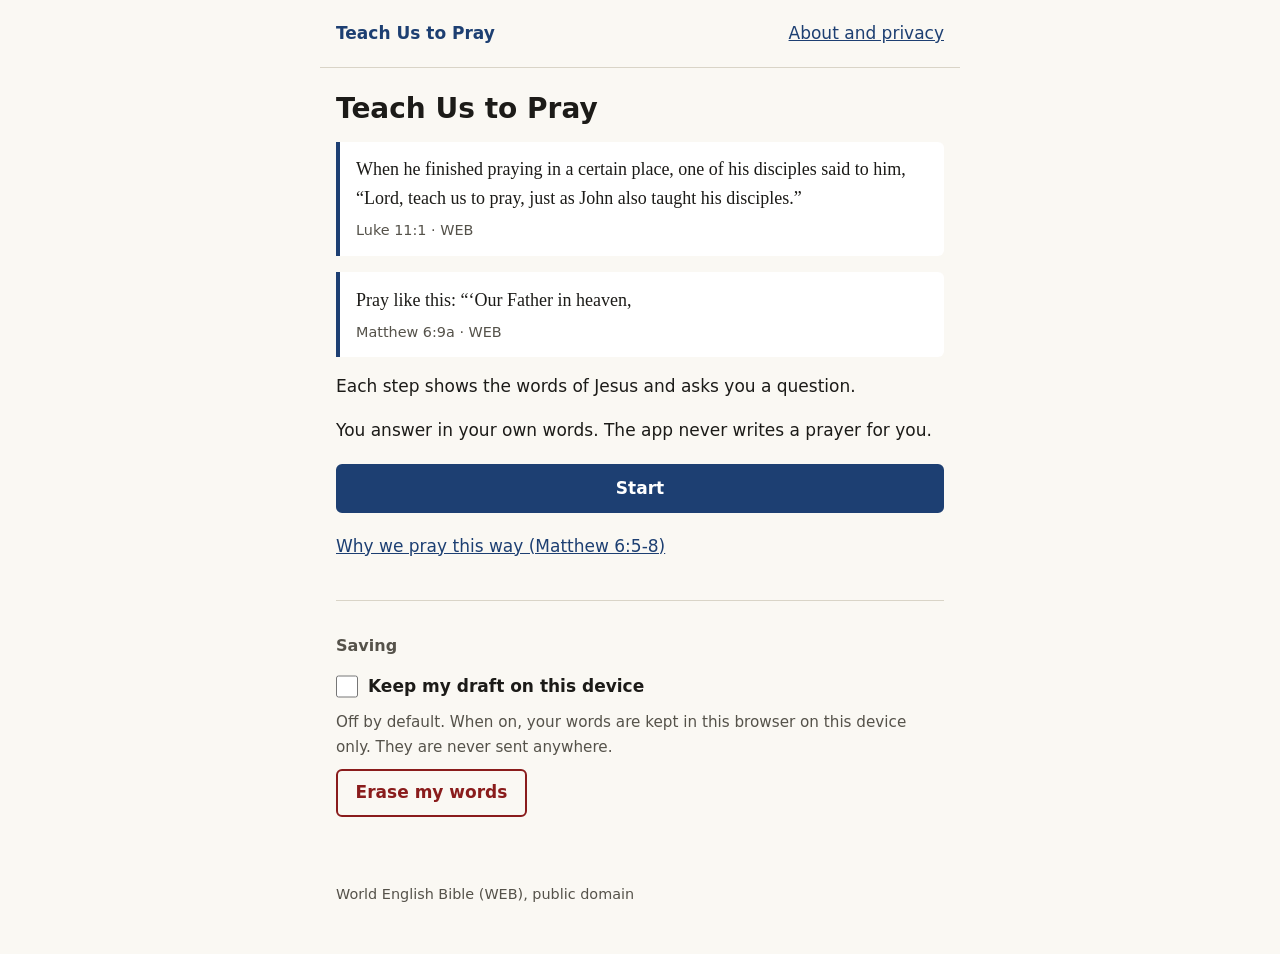
==== index.html @ f68455ed "Teach Us to Pray: guided Lord's Prayer web app Static app (HTML, CSS, vanilla JS) with World English" ====
<!doctype html>
<html lang="en">
<head>
<meta charset="utf-8">
<meta name="viewport" content="width=device-width, initial-scale=1">
<meta http-equiv="Content-Security-Policy" content="default-src 'self'; base-uri 'none'; form-action 'none'">
<meta name="referrer" content="no-referrer">
<title>Teach Us to Pray</title>
<meta name="description" content="Learn to pray in your own words, following the pattern Jesus gave in the Lord's Prayer.">
<meta name="theme-color" content="#1d3f72">
<link rel="manifest" href="manifest.webmanifest">
<link rel="icon" href="icons/icon.svg" type="image/svg+xml">
<link rel="apple-touch-icon" href="icons/icon-192.png">
<link rel="stylesheet" href="css/app.css">
<script src="js/app.js" defer></script>
</head>
<body>
<a class="skip" id="skip" href="#/">Skip to content</a>
<header class="site">
  <a class="brand" id="brand" href="#/">Teach Us to Pray</a>
  <a id="about-link" href="#/about">About and privacy</a>
</header>
<main id="main" tabindex="-1">
  <noscript><p>This app needs JavaScript to guide you through the steps. Nothing you write leaves your device.</p></noscript>
</main>
<footer class="site"><p id="credit"></p></footer>
</body>
</html>
---- css/app.css ----
:root {
  --bg: #faf8f3;
  --surface: #ffffff;
  --text: #1c1b18;
  --muted: #55524a;
  --line: #d9d4c7;
  --accent: #1d3f72;
  --on-accent: #ffffff;
  --danger: #8a1c1c;
  color-scheme: light dark;
}
@media (prefers-color-scheme: dark) {
  :root {
    --bg: #14161a;
    --surface: #1d2026;
    --text: #ecebe6;
    --muted: #b9b6ad;
    --line: #3a3e47;
    --accent: #a9c4f5;
    --on-accent: #10203a;
    --danger: #f2a3a3;
  }
}

* { box-sizing: border-box; }
html { -webkit-text-size-adjust: 100%; text-size-adjust: 100%; }
body {
  margin: 0;
  background: var(--bg);
  color: var(--text);
  font: 1.0625rem/1.6 system-ui, -apple-system, "Segoe UI", Roboto, sans-serif;
  overflow-wrap: break-word;
}
header.site, main, footer.site {
  max-width: 40rem;
  margin: 0 auto;
  padding: 0 1rem;
}
header.site {
  display: flex;
  flex-wrap: wrap;
  justify-content: space-between;
  gap: .25rem 1rem;
  padding-top: .75rem;
  padding-bottom: .75rem;
  border-bottom: 1px solid var(--line);
}
header.site a { padding: .5rem 0; }
.brand { font-weight: 700; text-decoration: none; }
main { padding-top: 1.25rem; padding-bottom: 2rem; min-height: 70vh; }
main:focus { outline: none; }
footer.site { padding-bottom: 2rem; color: var(--muted); font-size: .9rem; }

a { color: var(--accent); }
:focus-visible { outline: 3px solid var(--accent); outline-offset: 3px; border-radius: 2px; }
h1 { font-size: 1.75rem; line-height: 1.2; margin: .25rem 0 1rem; }
h1:focus { outline: none; }
h2 { font-size: 1rem; margin: 1.75rem 0 .5rem; color: var(--muted); text-transform: none; font-weight: 600; }
p { margin: 0 0 1rem; }

.skip { position: absolute; left: -999rem; }
.skip:focus { left: 1rem; top: .5rem; background: var(--surface); padding: .5rem .75rem; z-index: 2; }
.offscreen { position: absolute; left: -999rem; }

/* Scripture */
.verse { margin: 0 0 1rem; padding: .85rem 1rem; background: var(--surface); border-left: 4px solid var(--accent); border-radius: 0 6px 6px 0; }
.verse blockquote { margin: 0; font-family: Georgia, "Times New Roman", serif; font-size: 1.125rem; }
.verse blockquote p { margin: 0; }
.verse figcaption { margin-top: .4rem; color: var(--muted); font-size: .9rem; }
.verse.main blockquote { font-size: 1.3rem; }

.note { color: var(--muted); font-size: .95rem; border: 1px dashed var(--line); padding: .6rem .8rem; border-radius: 6px; }
.note strong { color: var(--text); }

details { margin: 0 0 1rem; }
summary { cursor: pointer; color: var(--accent); padding: .6rem 0; min-height: 2.75rem; }
details[open] summary { margin-bottom: .5rem; }

/* Progress */
.progress { margin: 0; color: var(--muted); font-size: .95rem; }
.dots { display: flex; gap: .3rem; list-style: none; padding: 0; margin: .4rem 0 1rem; }
.dots li { flex: 1; height: .3rem; border-radius: 1rem; background: var(--line); }
.dots li.done { background: var(--accent); }

/* The person's own words */
.ask { margin-top: 1.75rem; }
.ask label { display: block; font-size: 1.2rem; font-weight: 600; line-height: 1.35; margin-bottom: .35rem; }
.hint { color: var(--muted); font-size: .95rem; margin-bottom: .6rem; }
textarea {
  display: block; width: 100%; min-height: 9rem; resize: vertical;
  padding: .75rem; font: inherit; color: var(--text);
  background: var(--surface); border: 2px solid var(--muted); border-radius: 6px;
}

/* Buttons */
.actions { display: flex; flex-wrap: wrap; gap: .6rem; margin: 1.25rem 0; }
.btn {
  display: inline-flex; align-items: center; justify-content: center;
  min-height: 2.75rem; padding: .55rem 1.1rem;
  font: inherit; font-weight: 600; text-decoration: none; cursor: pointer;
  color: var(--accent); background: transparent;
  border: 2px solid var(--accent); border-radius: 6px;
}
.btn.primary { background: var(--accent); color: var(--on-accent); }
.btn.danger { color: var(--danger); border-color: var(--danger); }
.actions .grow { flex: 1 1 auto; }

/* Prayer */
.prayer p, .aloud p { white-space: pre-wrap; }
.prayer { padding: 1rem; background: var(--surface); border: 1px solid var(--line); border-radius: 6px; }
.prayer p:last-child { margin-bottom: 0; }
.aloud { font-size: clamp(1.6rem, 6vw, 2.4rem); line-height: 1.45; }
.aloud p { margin-bottom: 1.5em; }

.draft { margin-top: 2.5rem; padding-top: .25rem; border-top: 1px solid var(--line); }
.check { display: flex; align-items: flex-start; gap: .6rem; min-height: 2.75rem; padding: .4rem 0; font-weight: 600; }
.check input { width: 1.4rem; height: 1.4rem; margin: .15rem 0 0; flex: none; accent-color: var(--accent); }
.status { min-height: 1.6rem; margin: .5rem 0 0; }

@media (prefers-reduced-motion: no-preference) {
  html { scroll-behavior: smooth; }
}

@media print {
  .skip, header.site, footer.site, .actions, .draft, .no-print, .status { display: none !important; }
  body { background: #fff; color: #000; font-size: 13pt; }
  main { padding: 0; max-width: none; }
  .prayer { border: 0; padding: 0; background: none; }
}
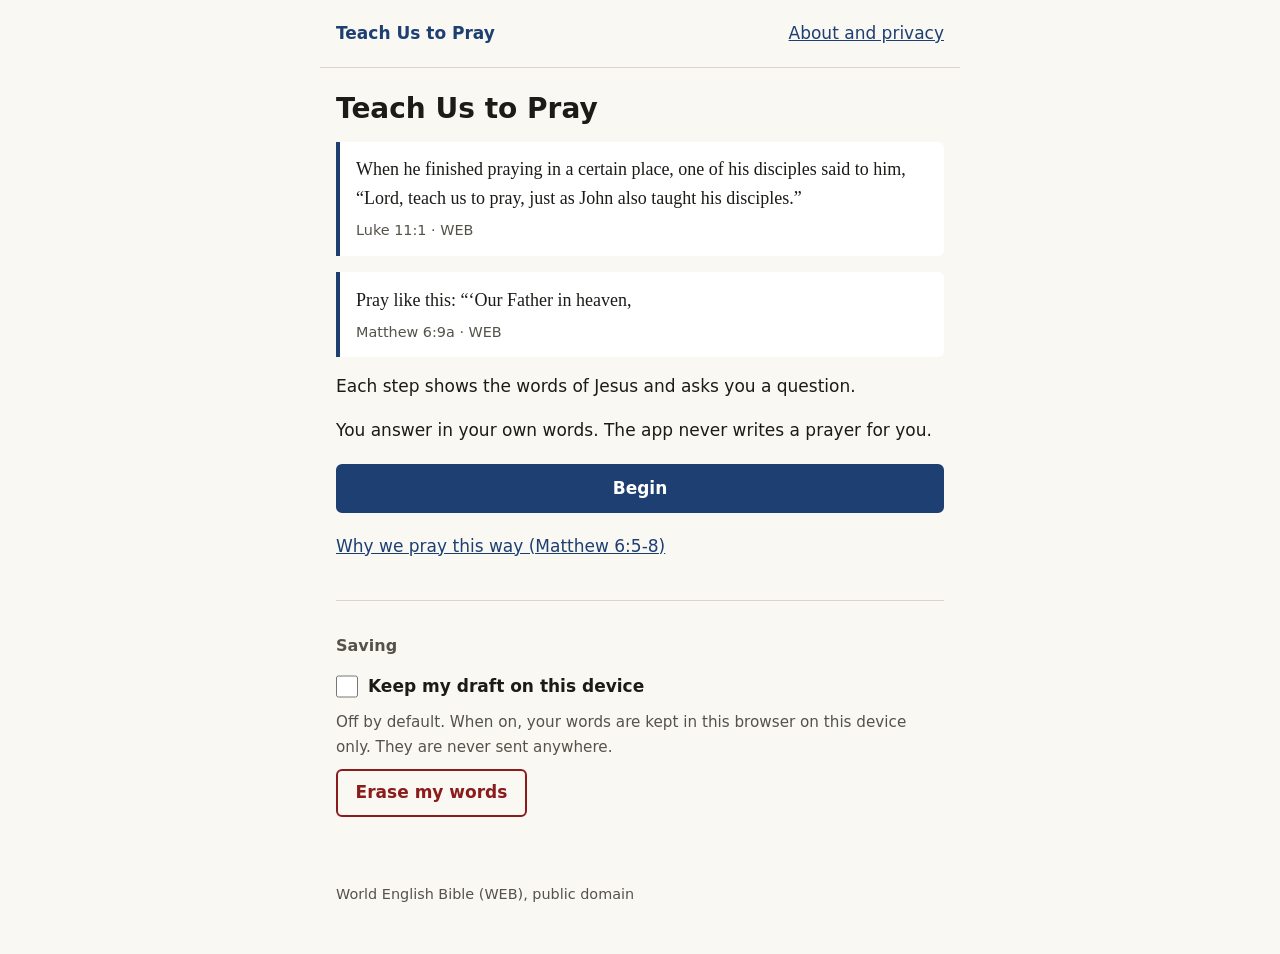
==== commit fd35e8b8: "Guided only, prayer spoken to God, read-through before praying - Remove "On my own"; one Begin on th" ====
--- a/index.html
+++ b/index.html
@@ -15,7 +15,7 @@
 <script src="js/app.js" defer></script>
 </head>
 <body>
-<a class="skip" id="skip" href="#/">Skip to content</a>
+<a class="skip" id="skip" href="#main">Skip to content</a>
 <header class="site">
   <a class="brand" id="brand" href="#/">Teach Us to Pray</a>
   <a id="about-link" href="#/about">About and privacy</a>
--- a/css/app.css
+++ b/css/app.css
@@ -92,6 +92,17 @@
   background: var(--surface); border: 2px solid var(--muted); border-radius: 6px;
 }
 
+textarea.short { min-height: 5.5rem; }
+.cues { margin: .75rem 0; color: var(--muted); font-size: .95rem; }
+.cues p { margin: 0 0 .25rem; }
+.cues ul { display: flex; flex-wrap: wrap; gap: .25rem 1.25rem; margin: 0; padding: 0; list-style: none; }
+.cues li { color: var(--text); }
+.lead { font-size: 1.15rem; font-weight: 600; line-height: 1.45; }
+h2.small { margin: .9rem 0 .4rem; font-size: .9rem; }
+.ask .verse { margin-bottom: .5rem; }
+.ask .hint { margin: .6rem 0 0; }
+.ask + .hint { margin-top: .6rem; }
+
 /* Buttons */
 .actions { display: flex; flex-wrap: wrap; gap: .6rem; margin: 1.25rem 0; }
 .btn {
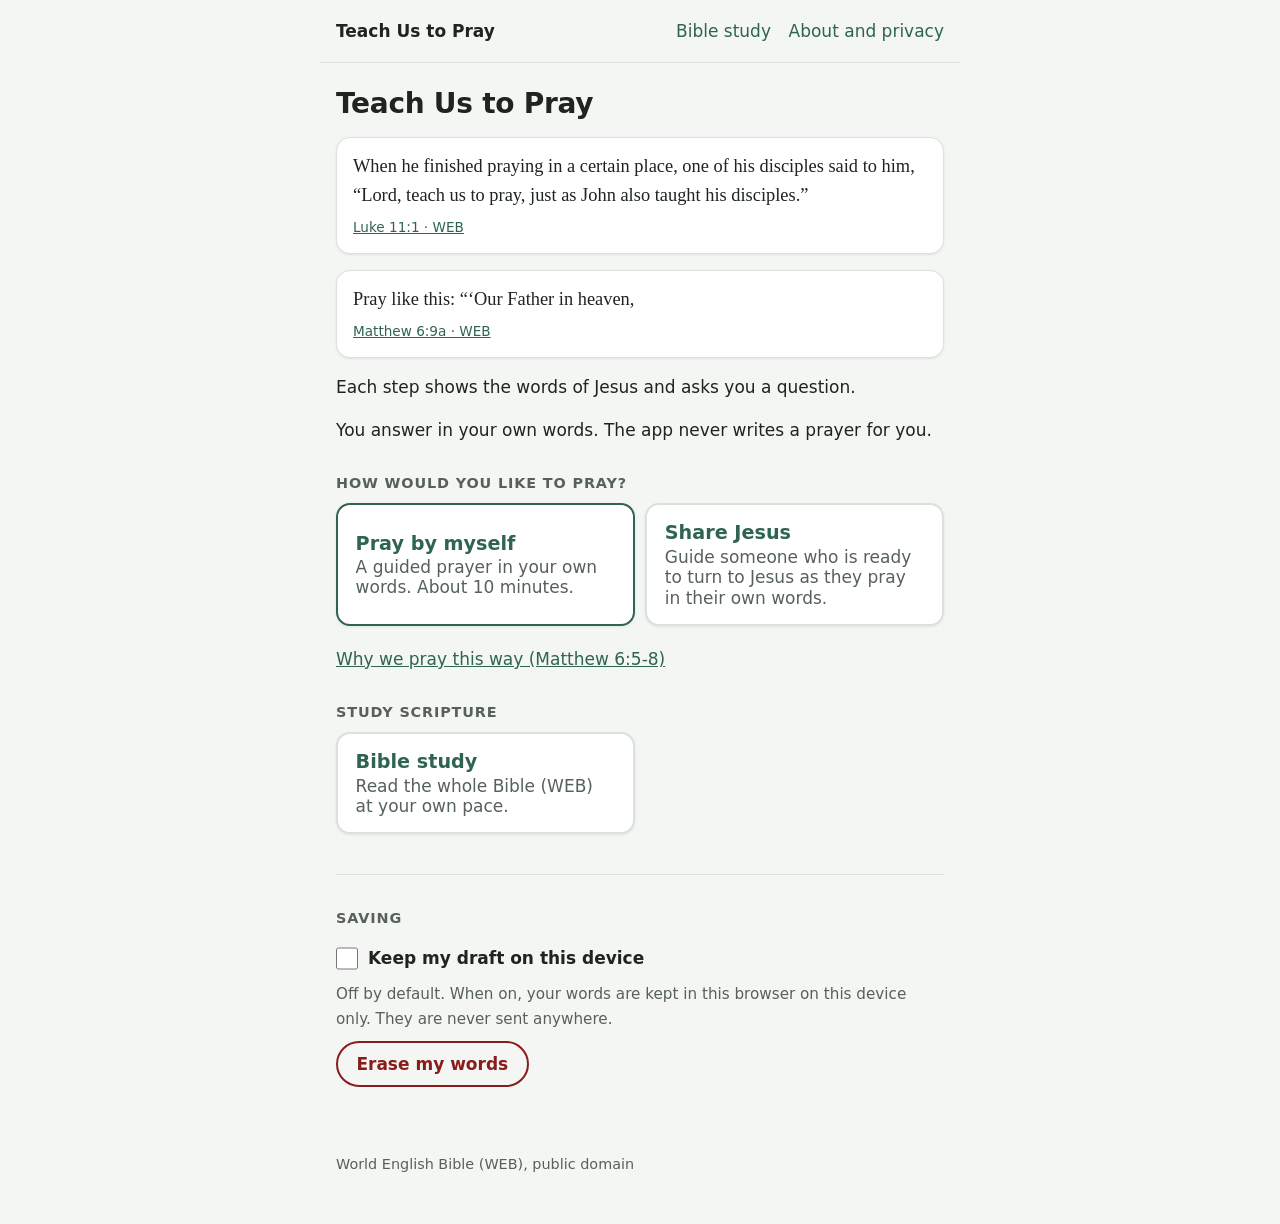
==== commit 27c9c055: "Add Bible study: the whole WEB, offline, with search - tools/build_bible.py makes one file per book " ====
--- a/index.html
+++ b/index.html
@@ -7,7 +7,7 @@
 <meta name="referrer" content="no-referrer">
 <title>Teach Us to Pray</title>
 <meta name="description" content="Learn to pray in your own words, following the pattern Jesus gave in the Lord's Prayer.">
-<meta name="theme-color" content="#1d3f72">
+<meta name="theme-color" content="#2f6450">
 <link rel="manifest" href="manifest.webmanifest">
 <link rel="icon" href="icons/icon.svg" type="image/svg+xml">
 <link rel="apple-touch-icon" href="icons/icon-192.png">
@@ -18,7 +18,10 @@
 <a class="skip" id="skip" href="#main">Skip to content</a>
 <header class="site">
   <a class="brand" id="brand" href="#/">Teach Us to Pray</a>
-  <a id="about-link" href="#/about">About and privacy</a>
+  <nav class="site-links" aria-label="Main">
+    <a id="bible-link" href="#/bible">Bible study</a>
+    <a id="about-link" href="#/about">About and privacy</a>
+  </nav>
 </header>
 <main id="main" tabindex="-1">
   <noscript><p>This app needs JavaScript to guide you through the steps. Nothing you write leaves your device.</p></noscript>
--- a/css/app.css
+++ b/css/app.css
@@ -1,24 +1,33 @@
+/* The "Calm" look, chosen at review of the Phase 0 mock-ups (2026-11-22).
+ * System fonts only: serif for Scripture, plain type for everything else. */
 :root {
-  --bg: #faf8f3;
+  --bg: #f4f6f3;
   --surface: #ffffff;
-  --text: #1c1b18;
-  --muted: #55524a;
-  --line: #d9d4c7;
-  --accent: #1d3f72;
+  --text: #1e2420;
+  --muted: #56615a;
+  --line: #dbe2dc;
+  --accent: #2f6450;
   --on-accent: #ffffff;
   --danger: #8a1c1c;
+  --note: #eef3ef;
+  --shadow: 0 1px 3px rgba(0, 0, 0, .08);
+  --radius: 14px;
+  --serif: "Iowan Old Style", "Palatino Linotype", Palatino, "Book Antiqua", Georgia, serif;
+  --sans: system-ui, -apple-system, "Segoe UI", Roboto, sans-serif;
   color-scheme: light dark;
 }
 @media (prefers-color-scheme: dark) {
   :root {
-    --bg: #14161a;
-    --surface: #1d2026;
-    --text: #ecebe6;
-    --muted: #b9b6ad;
-    --line: #3a3e47;
-    --accent: #a9c4f5;
-    --on-accent: #10203a;
+    --bg: #111613;
+    --surface: #1a211d;
+    --text: #e6ece7;
+    --muted: #aab8ae;
+    --line: #2f3a33;
+    --accent: #8fd0b4;
+    --on-accent: #0d241b;
     --danger: #f2a3a3;
+    --note: #1f2823;
+    --shadow: none;
   }
 }
 
@@ -28,7 +37,7 @@
   margin: 0;
   background: var(--bg);
   color: var(--text);
-  font: 1.0625rem/1.6 system-ui, -apple-system, "Segoe UI", Roboto, sans-serif;
+  font: 1.0625rem/1.6 var(--sans);
   overflow-wrap: break-word;
 }
 header.site, main, footer.site {
@@ -40,65 +49,74 @@
   display: flex;
   flex-wrap: wrap;
   justify-content: space-between;
+  align-items: center;
   gap: .25rem 1rem;
-  padding-top: .75rem;
-  padding-bottom: .75rem;
+  padding-top: .6rem;
+  padding-bottom: .6rem;
   border-bottom: 1px solid var(--line);
 }
-header.site a { padding: .5rem 0; }
-.brand { font-weight: 700; text-decoration: none; }
+header.site a { padding: .5rem 0; text-decoration: none; }
+.site-links { display: flex; flex-wrap: wrap; gap: 0 1.1rem; }
+.brand { font-weight: 700; color: var(--text); }
 main { padding-top: 1.25rem; padding-bottom: 2rem; min-height: 70vh; }
 main:focus { outline: none; }
 footer.site { padding-bottom: 2rem; color: var(--muted); font-size: .9rem; }
 
 a { color: var(--accent); }
-:focus-visible { outline: 3px solid var(--accent); outline-offset: 3px; border-radius: 2px; }
-h1 { font-size: 1.75rem; line-height: 1.2; margin: .25rem 0 1rem; }
+:focus-visible { outline: 3px solid var(--accent); outline-offset: 3px; border-radius: 4px; }
+h1 { font-size: 1.75rem; font-weight: 650; line-height: 1.2; letter-spacing: -.01em; margin: .25rem 0 1rem; }
 h1:focus { outline: none; }
-h2 { font-size: 1rem; margin: 1.75rem 0 .5rem; color: var(--muted); text-transform: none; font-weight: 600; }
+h2 { font-size: .9rem; margin: 1.75rem 0 .5rem; color: var(--muted); font-weight: 600; text-transform: uppercase; letter-spacing: .06em; }
 p { margin: 0 0 1rem; }
 
 .skip { position: absolute; left: -999rem; }
-.skip:focus { left: 1rem; top: .5rem; background: var(--surface); padding: .5rem .75rem; z-index: 2; }
+.skip:focus { left: 1rem; top: .5rem; background: var(--surface); padding: .5rem .75rem; z-index: 3; }
 .offscreen { position: absolute; left: -999rem; }
 
 /* Scripture */
-.verse { margin: 0 0 1rem; padding: .85rem 1rem; background: var(--surface); border-left: 4px solid var(--accent); border-radius: 0 6px 6px 0; }
-.verse blockquote { margin: 0; font-family: Georgia, "Times New Roman", serif; font-size: 1.125rem; }
+.verse { margin: 0 0 1rem; padding: .9rem 1rem; background: var(--surface); border-radius: var(--radius); box-shadow: var(--shadow); border: 1px solid var(--line); }
+.verse blockquote { margin: 0; font: 1.15rem/1.55 var(--serif); }
 .verse blockquote p { margin: 0; }
-.verse figcaption { margin-top: .4rem; color: var(--muted); font-size: .9rem; }
-.verse.main blockquote { font-size: 1.3rem; }
-
-.note { color: var(--muted); font-size: .95rem; border: 1px dashed var(--line); padding: .6rem .8rem; border-radius: 6px; }
+.verse figcaption { margin-top: .45rem; color: var(--muted); font-size: .85rem; }
+.verse.main blockquote { font-size: 1.35rem; }
+
+/* Words that are ours, never Scripture */
+.note { color: var(--muted); font-size: .95rem; background: var(--note); border: 1px dashed var(--line); padding: .65rem .85rem; border-radius: var(--radius); }
 .note strong { color: var(--text); }
 
 details { margin: 0 0 1rem; }
-summary { cursor: pointer; color: var(--accent); padding: .6rem 0; min-height: 2.75rem; }
+summary { cursor: pointer; color: var(--accent); font-weight: 600; padding: .6rem 0; min-height: 2.75rem; }
 details[open] summary { margin-bottom: .5rem; }
 
-/* Progress */
+/* Progress: a bar of the seven parts; tap it to see their names */
 .progress { margin: 0; color: var(--muted); font-size: .95rem; }
-.dots { display: flex; gap: .3rem; list-style: none; padding: 0; margin: .4rem 0 1rem; }
-.dots li { flex: 1; height: .3rem; border-radius: 1rem; background: var(--line); }
-.dots li.done { background: var(--accent); }
+.map { margin: 0 0 .75rem; }
+.map summary { list-style: none; color: var(--muted); font-weight: 400; padding: .3rem 0; min-height: 2.75rem; }
+.map summary::-webkit-details-marker { display: none; }
+.map summary .progress::after { content: " ▾"; }
+.map[open] summary .progress::after { content: " ▴"; }
+.dots { display: flex; gap: .25rem; list-style: none; padding: 0; margin: .4rem 0 .25rem; }
+.dots span { flex: 1; height: .3rem; border-radius: 1rem; background: var(--line); }
+.dots span.done { background: var(--accent); }
+.map .names { margin: .4rem 0 .5rem; padding-left: 1.4rem; color: var(--muted); font-size: .95rem; }
+.map .names [aria-current] { color: var(--text); font-weight: 700; }
 
 /* The person's own words */
 .ask { margin-top: 1.75rem; }
-.ask label { display: block; font-size: 1.2rem; font-weight: 600; line-height: 1.35; margin-bottom: .35rem; }
+.ask label { display: block; font-size: 1.25rem; font-weight: 650; line-height: 1.35; margin-bottom: .4rem; }
 .hint { color: var(--muted); font-size: .95rem; margin-bottom: .6rem; }
 textarea {
   display: block; width: 100%; min-height: 9rem; resize: vertical;
   padding: .75rem; font: inherit; color: var(--text);
-  background: var(--surface); border: 2px solid var(--muted); border-radius: 6px;
-}
-
-textarea.short { min-height: 5.5rem; }
-.cues { margin: .75rem 0; color: var(--muted); font-size: .95rem; }
-.cues p { margin: 0 0 .25rem; }
-.cues ul { display: flex; flex-wrap: wrap; gap: .25rem 1.25rem; margin: 0; padding: 0; list-style: none; }
+  background: var(--surface); border: 2px solid var(--muted); border-radius: var(--radius);
+}
+textarea.short { min-height: 6rem; }
+.cues { margin: .5rem 0 .75rem; color: var(--muted); font-size: .95rem; }
+.cues p { margin: 0 0 .1rem; }
+.cues ul { margin: 0; padding-left: 1.2rem; }
 .cues li { color: var(--text); }
-.lead { font-size: 1.15rem; font-weight: 600; line-height: 1.45; }
-h2.small { margin: .9rem 0 .4rem; font-size: .9rem; }
+.standout { font-size: 1.15rem; font-weight: 600; line-height: 1.45; }
+h2.small { margin: .9rem 0 .4rem; font-size: .8rem; }
 .ask .verse { margin-bottom: .5rem; }
 .ask .hint { margin: .6rem 0 0; }
 .ask + .hint { margin-top: .6rem; }
@@ -107,27 +125,116 @@
 .actions { display: flex; flex-wrap: wrap; gap: .6rem; margin: 1.25rem 0; }
 .btn {
   display: inline-flex; align-items: center; justify-content: center;
-  min-height: 2.75rem; padding: .55rem 1.1rem;
-  font: inherit; font-weight: 600; text-decoration: none; cursor: pointer;
+  min-height: 2.9rem; padding: .5rem 1.15rem;
+  font: inherit; font-weight: 600; line-height: 1.2; text-decoration: none; cursor: pointer;
   color: var(--accent); background: transparent;
-  border: 2px solid var(--accent); border-radius: 6px;
+  border: 2px solid var(--accent); border-radius: 999px;
 }
 .btn.primary { background: var(--accent); color: var(--on-accent); }
 .btn.danger { color: var(--danger); border-color: var(--danger); }
 .actions .grow { flex: 1 1 auto; }
+/* Back and Next stay at the bottom of the screen on phones. */
+@media (max-width: 40rem) {
+  .actions.nav {
+    position: sticky; bottom: 0; z-index: 2; flex-wrap: nowrap;
+    margin: 1.25rem -1rem 0; padding: .7rem 1rem calc(.7rem + env(safe-area-inset-bottom));
+    background: var(--bg); border-top: 1px solid var(--line);
+  }
+}
 
 /* Prayer */
 .prayer p, .aloud p { white-space: pre-wrap; }
-.prayer { padding: 1rem; background: var(--surface); border: 1px solid var(--line); border-radius: 6px; }
+.prayer { padding: 1rem; background: var(--surface); border: 1px solid var(--line); border-radius: var(--radius); box-shadow: var(--shadow); }
 .prayer p:last-child { margin-bottom: 0; }
 .aloud { font-size: clamp(1.6rem, 6vw, 2.4rem); line-height: 1.45; }
 .aloud p { margin-bottom: 1.5em; }
+.prayer .cite, .aloud .cite { margin-top: -.5em; color: var(--muted); font-size: .9rem; }
+.aloud .cite { font-size: 1rem; }
+
+/* Choosing a way in */
+.choices { display: grid; gap: .65rem; margin: .5rem 0 1.25rem; }
+@media (min-width: 34rem) { .choices { grid-template-columns: 1fr 1fr; } }
+.btn.choice {
+  flex-direction: column; align-items: flex-start; gap: .15rem; padding: 1rem 1.1rem; text-align: left;
+  color: var(--text); background: var(--surface); border: 2px solid var(--line); border-radius: var(--radius); box-shadow: var(--shadow);
+}
+.btn.choice.primary { border-color: var(--accent); }
+.btn.choice strong { font-size: 1.2rem; color: var(--accent); }
+.btn.choice span { font-weight: 400; color: var(--muted); }
+
+/* Share Jesus: held between two people */
+body.together { font-size: 1.15rem; }
+body.together .verse blockquote { font-size: 1.25rem; }
+.small-label { margin: 0 0 .25rem; color: var(--muted); font-size: .95rem; }
+.say-aloud { font-size: 1.35rem; font-weight: 600; line-height: 1.35; }
+.phrase { min-height: 45vh; display: flex; flex-direction: column; justify-content: center; }
+.phrase p { font: 650 clamp(2rem, 9vw, 3.2rem)/1.25 var(--serif); margin-bottom: .5rem; }
+.phrase .cite { font: 1rem/1.4 var(--sans); }
+.leader-line { color: var(--muted); font-size: .95rem; text-align: center; }
+.borrowed { margin-bottom: 1.25rem; }
+.next-steps { padding-left: 1.4rem; }
+.next-steps li { margin-bottom: 1rem; }
+.visually-hidden { position: absolute; width: 1px; height: 1px; overflow: hidden; clip: rect(0 0 0 0); white-space: nowrap; }
 
 .draft { margin-top: 2.5rem; padding-top: .25rem; border-top: 1px solid var(--line); }
 .check { display: flex; align-items: flex-start; gap: .6rem; min-height: 2.75rem; padding: .4rem 0; font-weight: 600; }
 .check input { width: 1.4rem; height: 1.4rem; margin: .15rem 0 0; flex: none; accent-color: var(--accent); }
 .status { min-height: 1.6rem; margin: .5rem 0 0; }
 
+/* Bible study */
+.bible-form { margin: 1.25rem 0; }
+.bible-form > label:first-child { display: block; font-weight: 650; font-size: 1.1rem; margin-bottom: .35rem; }
+.bible-form input, .bible-form select {
+  display: block; width: 100%; min-height: 2.9rem; padding: .55rem .75rem; margin-bottom: .6rem;
+  font: inherit; color: var(--text); background: var(--surface); border: 2px solid var(--muted); border-radius: var(--radius);
+}
+.bible-form .small-label { margin-top: .25rem; }
+.bible-form .hint { margin-top: -.25rem; }
+.book-list { list-style: none; padding: 0; margin: 0 0 1rem; display: grid; grid-template-columns: repeat(auto-fill, minmax(9rem, 1fr)); gap: .4rem; }
+.book-list a, .chapter-grid a {
+  display: flex; align-items: center; min-height: 2.75rem; padding: .4rem .75rem; text-decoration: none; font-weight: 600;
+  background: var(--surface); border: 1px solid var(--line); border-radius: var(--radius);
+}
+.chapter-grid { list-style: none; padding: 0; margin: 0 0 1rem; display: grid; grid-template-columns: repeat(auto-fill, minmax(3.2rem, 1fr)); gap: .4rem; }
+.chapter-grid a { justify-content: center; padding: .4rem; }
+.shelf { margin: 0 0 .25rem; color: var(--muted); font-size: .8rem; text-transform: uppercase; letter-spacing: .08em; }
+.saved-line { color: var(--muted); font-size: .9rem; padding: .45rem .7rem; border: 1px solid var(--line); border-radius: var(--radius); }
+.saved-line::before { content: "✓ "; }
+.offline-section { margin-top: 2rem; padding-top: .25rem; border-top: 1px solid var(--line); }
+
+/* The chapter text: Scripture in serif; verse numbers, notes and headings in plain type */
+.text p { font: 1.2rem/1.75 var(--serif); margin: 0 0 1rem; }
+.text .k-p { text-indent: 1.2em; }
+.text .k-q1, .text .k-q2, .text .k-q3 { margin: 0; padding-left: 1.5em; text-indent: -1em; }
+.text .k-q2 { padding-left: 2.5em; }
+.text .k-q3 { padding-left: 3.5em; }
+.text .k-pi1, .text .k-li1 { padding-left: 1.5em; }
+.text .k-pc { text-align: center; }
+.text .heading { font: 600 1rem/1.5 var(--sans); color: var(--muted); margin: 1.25rem 0 .5rem; }
+.text .k-d { font: italic 1.1rem/1.6 var(--serif); color: var(--text); margin-top: 0; }
+.text .k-is1, .text .k-ms1, .text .k-s1 { font-size: 1.05rem; color: var(--text); }
+.text .gap { height: .9rem; }
+.vn { font: 700 .62em/1 var(--sans); color: var(--muted); margin-right: .2em; vertical-align: super; scroll-margin-top: 30vh; }
+.vn.hit { color: var(--on-accent); background: var(--accent); border-radius: 4px; padding: .1em .3em; }
+/* A translators' note: a numbered circle in the text, opening to a grey box. Never Scripture's look. */
+.fn {
+  font: 700 .72rem/1 var(--sans); color: var(--accent); background: var(--note); cursor: pointer;
+  border: 1px solid var(--accent); border-radius: 999px; min-width: 1.6rem; height: 1.6rem; padding: 0 .3rem;
+  margin: 0 .15em; vertical-align: super; text-indent: 0;
+}
+.fn[aria-expanded="true"] { background: var(--accent); color: var(--on-accent); }
+.tnote { font: .95rem/1.5 var(--sans); background: var(--note); border-left: 3px solid var(--muted); border-radius: 0 var(--radius) var(--radius) 0; padding: .7rem .9rem; margin: -.4rem 0 1rem; }
+.tnote p, .text .tnote p { font: inherit; margin: 0 0 .5rem; text-indent: 0; padding: 0; }
+.tnote .tnote-label, .text .tnote .tnote-label { font-weight: 700; font-size: .78rem; text-transform: uppercase; letter-spacing: .05em; color: var(--muted); margin-bottom: .25rem; }
+.btn.small { min-height: 2.75rem; padding: .3rem .9rem; font-size: .9rem; }
+.reader-settings { margin: 1.5rem 0 .5rem; padding-top: .5rem; border-top: 1px solid var(--line); }
+.results { padding-left: 1.4rem; }
+.results li { margin-bottom: 1rem; }
+.results a { font-weight: 650; }
+.results p { margin: .2rem 0 0; font: 1.05rem/1.55 var(--serif); }
+mark { background: #f6e7b0; color: inherit; border-radius: 2px; padding: 0 .1em; }
+@media (prefers-color-scheme: dark) { mark { background: #4a3d12; } }
+
 @media (prefers-reduced-motion: no-preference) {
   html { scroll-behavior: smooth; }
 }
@@ -136,5 +243,5 @@
   .skip, header.site, footer.site, .actions, .draft, .no-print, .status { display: none !important; }
   body { background: #fff; color: #000; font-size: 13pt; }
   main { padding: 0; max-width: none; }
-  .prayer { border: 0; padding: 0; background: none; }
-}
+  .prayer { border: 0; padding: 0; background: none; box-shadow: none; }
+}
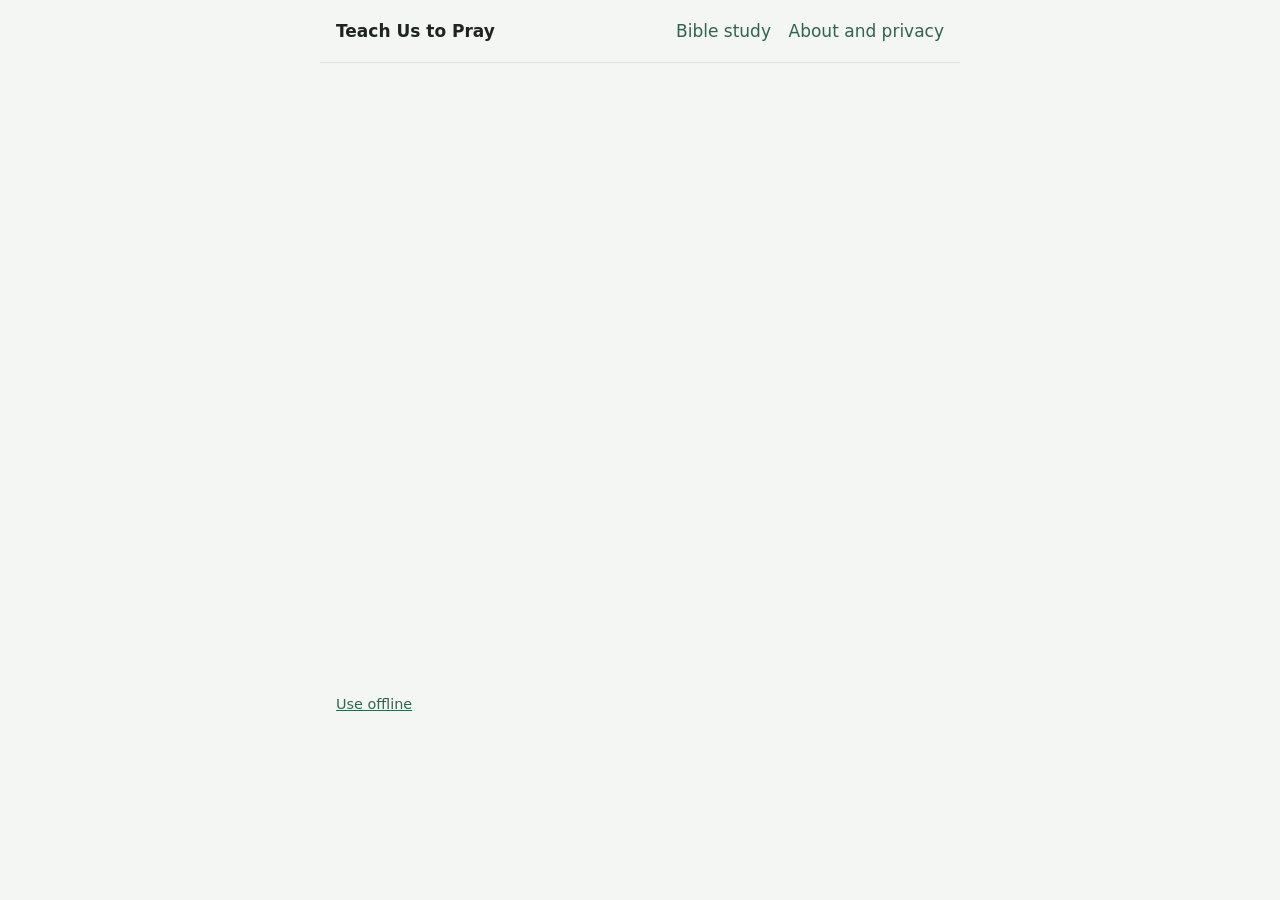
==== commit fd1ce8be: "Sync with the live app" ====
--- a/index.html
+++ b/index.html
@@ -26,6 +26,6 @@
 <main id="main" tabindex="-1">
   <noscript><p>This app needs JavaScript to guide you through the steps. Nothing you write leaves your device.</p></noscript>
 </main>
-<footer class="site"><p id="credit"></p></footer>
+<footer class="site"><p><a id="offline-link" href="#/offline">Use offline</a></p><p id="credit"></p></footer>
 </body>
 </html>
--- a/css/app.css
+++ b/css/app.css
@@ -200,6 +200,9 @@
 .shelf { margin: 0 0 .25rem; color: var(--muted); font-size: .8rem; text-transform: uppercase; letter-spacing: .08em; }
 .saved-line { color: var(--muted); font-size: .9rem; padding: .45rem .7rem; border: 1px solid var(--line); border-radius: var(--radius); }
 .saved-line::before { content: "✓ "; }
+.saved-line.dismissible { display: flex; align-items: center; justify-content: space-between; gap: .5rem; padding-right: .25rem; }
+.dismiss { flex: none; width: 2.75rem; height: 2.75rem; margin: -.4rem 0; font: 1.4rem/1 var(--sans); color: var(--muted); background: none; border: 0; border-radius: 999px; cursor: pointer; }
+.dismiss:hover { background: var(--note); color: var(--text); }
 .offline-section { margin-top: 2rem; padding-top: .25rem; border-top: 1px solid var(--line); }
 
 /* The chapter text: Scripture in serif; verse numbers, notes and headings in plain type */
@@ -215,7 +218,7 @@
 .text .k-is1, .text .k-ms1, .text .k-s1 { font-size: 1.05rem; color: var(--text); }
 .text .gap { height: .9rem; }
 .vn { font: 700 .62em/1 var(--sans); color: var(--muted); margin-right: .2em; vertical-align: super; scroll-margin-top: 30vh; }
-.vn.hit { color: var(--on-accent); background: var(--accent); border-radius: 4px; padding: .1em .3em; }
+button.vn.hit, .vn.hit { color: var(--on-accent); background: var(--accent); border-radius: 4px; padding: .1em .3em; }
 /* A translators' note: a numbered circle in the text, opening to a grey box. Never Scripture's look. */
 .fn {
   font: 700 .72rem/1 var(--sans); color: var(--accent); background: var(--note); cursor: pointer;
@@ -235,6 +238,105 @@
 mark { background: #f6e7b0; color: inherit; border-radius: 2px; padding: 0 .1em; }
 @media (prefers-color-scheme: dark) { mark { background: #4a3d12; } }
 
+/* My study: bookmarks and notes */
+:root {
+  --m-gold: #f6e7b0; --m-blue: #d6e4f7; --m-green: #d8ecd9; --m-rose: #f5dbe0; --m-purple: #e6ddf3; --m-gray: #e4e2dd;
+  --d-gold: #b8860b; --d-blue: #2f6fbf; --d-green: #3c8a4a; --d-rose: #b8475d; --d-purple: #7351a8; --d-gray: #77736b;
+}
+@media (prefers-color-scheme: dark) {
+  :root {
+    --m-gold: #4a3d12; --m-blue: #1c3150; --m-green: #1d3a22; --m-rose: #47202a; --m-purple: #33264a; --m-gray: #33312d;
+    --d-gold: #e8c45a; --d-blue: #7fb0ef; --d-green: #7cc98a; --d-rose: #ec8fa1; --d-purple: #b49be0; --d-gray: #b5b0a6;
+  }
+}
+button.vn {
+  font: 700 .62em/1 var(--sans); color: var(--muted); background: none; border: 0; cursor: pointer;
+  vertical-align: super; padding: .35em .25em; margin: -.35em 0 -.35em -.1em; border-radius: 4px; min-width: 1.4em;
+}
+button.vn:hover, button.vn[aria-expanded="true"] { color: var(--on-accent); background: var(--accent); }
+.mark { border-radius: 3px; box-decoration-break: clone; -webkit-box-decoration-break: clone; }
+.mark-gold { background: var(--m-gold); box-shadow: inset 0 -2px 0 var(--d-gold); }
+.mark-blue { background: var(--m-blue); box-shadow: inset 0 -2px 0 var(--d-blue); }
+.mark-green { background: var(--m-green); box-shadow: inset 0 -2px 0 var(--d-green); }
+.mark-rose { background: var(--m-rose); box-shadow: inset 0 -2px 0 var(--d-rose); }
+.mark-purple { background: var(--m-purple); box-shadow: inset 0 -2px 0 var(--d-purple); }
+.mark-gray { background: var(--m-gray); box-shadow: inset 0 -2px 0 var(--d-gray); }
+.dot { display: inline-block; width: 1rem; height: 1rem; border-radius: 50%; flex: none; }
+.sw-gold .dot, .dot-gold { background: var(--d-gold); } .sw-blue .dot, .dot-blue { background: var(--d-blue); }
+.sw-green .dot, .dot-green { background: var(--d-green); } .sw-rose .dot, .dot-rose { background: var(--d-rose); }
+.sw-purple .dot, .dot-purple { background: var(--d-purple); } .sw-gray .dot, .dot-gray { background: var(--d-gray); }
+.mynote-btn {
+  display: inline-flex; align-items: center; justify-content: center; width: 1.7rem; height: 1.7rem; margin: 0 .2em;
+  font: 700 .85rem/1 var(--sans); text-decoration: none; color: var(--on-accent); background: var(--accent);
+  border-radius: 999px; vertical-align: middle; text-indent: 0;
+}
+.vpanel { font: 1rem/1.5 var(--sans); background: var(--surface); border: 2px solid var(--accent); border-radius: var(--radius); padding: .8rem .9rem; margin: 0 0 1rem; box-shadow: var(--shadow); }
+.vpanel .vpanel-title { font-weight: 700; font-size: 1.05rem; margin: 0 0 .5rem; }
+.vpanel p, .text .vpanel p { font: inherit; text-indent: 0; padding: 0; margin: 0 0 .5rem; }
+.vpanel .vpanel-title, .text .vpanel .vpanel-title { font-weight: 700; font-size: 1.05rem; }
+.vpanel select { display: block; min-height: 2.75rem; min-width: 6rem; margin: 0 0 .75rem; padding: .3rem .6rem; font: inherit; color: var(--text); background: var(--bg); border: 2px solid var(--muted); border-radius: var(--radius); }
+.vpanel .actions { margin: .75rem 0; }
+.swatches { display: grid; grid-template-columns: 1fr 1fr; gap: .4rem; margin-bottom: .6rem; }
+.sw {
+  display: flex; align-items: center; gap: .5rem; min-height: 2.75rem; padding: .35rem .6rem; text-align: left; cursor: pointer;
+  font: .95rem/1.2 var(--sans); color: var(--text); background: var(--bg); border: 2px solid var(--line); border-radius: var(--radius);
+}
+.sw.on { border-color: var(--text); font-weight: 700; }
+.mynote { background: var(--surface); border: 2px solid var(--accent); border-radius: var(--radius); padding: .8rem .95rem; margin: 0 0 1rem; }
+.mynote .mynote-label { font-size: .78rem; font-weight: 700; text-transform: uppercase; letter-spacing: .05em; color: var(--accent); margin: 0 0 .3rem; }
+.mynote-text { white-space: pre-wrap; margin: 0; }
+.reflink, .notelink { font-weight: 600; }
+.notelink { text-decoration-style: dotted; }
+.badge { display: inline-block; font-size: .78rem; font-weight: 700; color: var(--muted); border: 1px solid var(--line); border-radius: 999px; padding: .05rem .55rem; margin: 0 0 .75rem .4rem; }
+.backlinks, .notes, .group ul { margin: 0 0 1rem; padding-left: 1.3rem; }
+.backlinks li, .notes li, .group li { padding: .3rem 0; }
+.muted { color: var(--muted); }
+.group { background: var(--surface); border: 1px solid var(--line); border-radius: var(--radius); padding: .6rem .85rem; margin-bottom: .6rem; }
+.group ul { margin: 0; }
+.gl { display: flex; align-items: center; gap: .5rem; font-weight: 700; margin: 0 0 .2rem; }
+.names-form { margin: .5rem 0 1rem; }
+.name-grid { display: grid; gap: .45rem; margin-bottom: .75rem; }
+.name-row { display: flex; align-items: center; gap: .6rem; }
+.name-row input { flex: 1; min-height: 2.75rem; padding: .4rem .7rem; font: inherit; color: var(--text); background: var(--surface); border: 2px solid var(--muted); border-radius: var(--radius); }
+.backup { margin-top: 2rem; padding: .25rem 1rem .5rem; background: var(--note); border-radius: var(--radius); }
+.backup .warn { border-left: 3px solid var(--accent); padding-left: .6rem; }
+.tip { color: var(--muted); font-size: .9rem; padding: .45rem .7rem; border: 1px dashed var(--line); border-radius: var(--radius); }
+.tip.dismissible { display: flex; align-items: center; justify-content: space-between; gap: .5rem; padding-right: .25rem; }
+#note-title { display: block; width: 100%; min-height: 2.9rem; padding: .55rem .75rem; font: inherit; color: var(--text); background: var(--surface); border: 2px solid var(--muted); border-radius: var(--radius); }
+.note-hits { margin-bottom: 1rem; }
+.continue-top { margin: 0 0 1rem; }
+.offline-status { list-style: none; padding: 0; margin: 1rem 0; }
+.offline-status li { padding: .7rem .9rem; margin-bottom: .45rem; background: var(--surface); border: 1px solid var(--line); border-radius: var(--radius); }
+.offline-status li.here { border-color: var(--accent); }
+.offline-status .part { font-weight: 700; }
+.offline-status .tick { color: var(--accent); font-weight: 700; }
+.offline-actions { display: grid; gap: .5rem; justify-items: start; margin-bottom: 1rem; }
+.offline-actions .hint { margin: 0 0 .5rem; }
+.continue-top .btn { width: 100%; }
+.vpanel-title:focus { outline: none; }
+/* Anything focused or opened inside the text stays clear of the pinned Back/Next bar. */
+.text button, .text a, .tnote, .vpanel, .vpanel *, .xref-section { scroll-margin-bottom: 6rem; scroll-margin-top: 1rem; }
+
+/* Cross-references (TSK): an outside source, in plain type */
+.xref-section { margin: .5rem 0 .75rem; border-top: 1px solid var(--line); }
+.xref-section > summary { padding: .6rem 0; }
+.xref-source, .text .xref-source { font-size: .85rem; color: var(--muted); }
+.xref-group { margin: 0 0 .75rem; }
+.xref-heading, .text .xref-heading, .vpanel .xref-heading, .text .vpanel .xref-heading { font-weight: 700; font-style: italic; margin: .4rem 0 .2rem; }
+.xref-list { list-style: none; padding: 0; margin: 0 0 .4rem; display: flex; flex-wrap: wrap; gap: .35rem; }
+.xref-list li { max-width: 100%; }
+.xref, .xref-link {
+  display: inline-flex; align-items: center; min-height: 2.5rem; padding: .25rem .7rem; font: 600 .9rem/1.2 var(--sans);
+  color: var(--accent); background: var(--bg); border: 1px solid var(--line); border-radius: 999px; cursor: pointer; text-decoration: none;
+}
+.xref[aria-expanded="true"] { border-color: var(--accent); }
+.xref-plain { display: inline-flex; align-items: center; min-height: 2.5rem; padding: .25rem .5rem; font-size: .9rem; color: var(--muted); }
+.xref-preview { flex-basis: 100%; margin: .4rem 0 .2rem; padding: .6rem .75rem; background: var(--bg); border-left: 3px solid var(--accent); border-radius: 0 var(--radius) var(--radius) 0; }
+.xref-preview blockquote { margin: 0 0 .5rem; }
+.xref-preview blockquote p, .text .xref-preview blockquote p { font: 1.05rem/1.55 var(--serif); margin: 0; }
+.xref-list li:has(.xref-preview) { flex-basis: 100%; }
+.xref-offline { margin-top: 1rem; }
+
 @media (prefers-reduced-motion: no-preference) {
   html { scroll-behavior: smooth; }
 }
